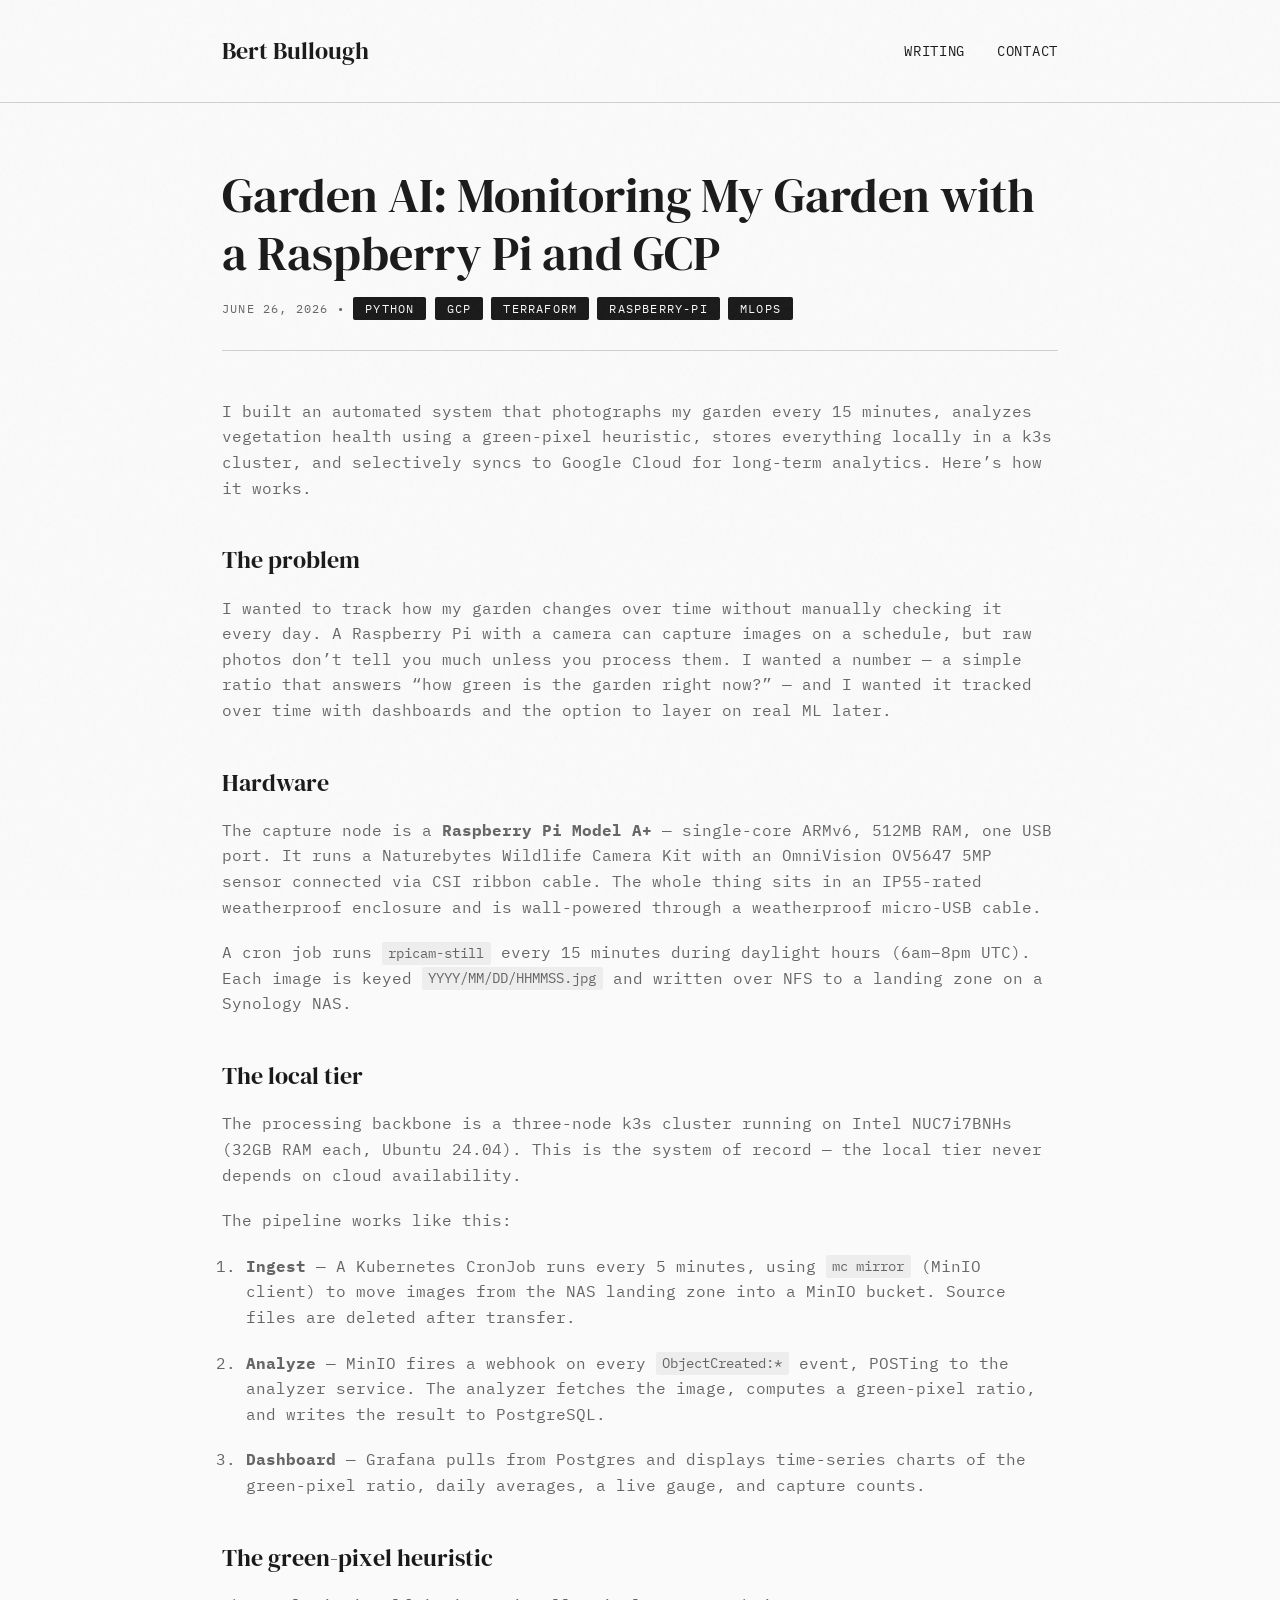
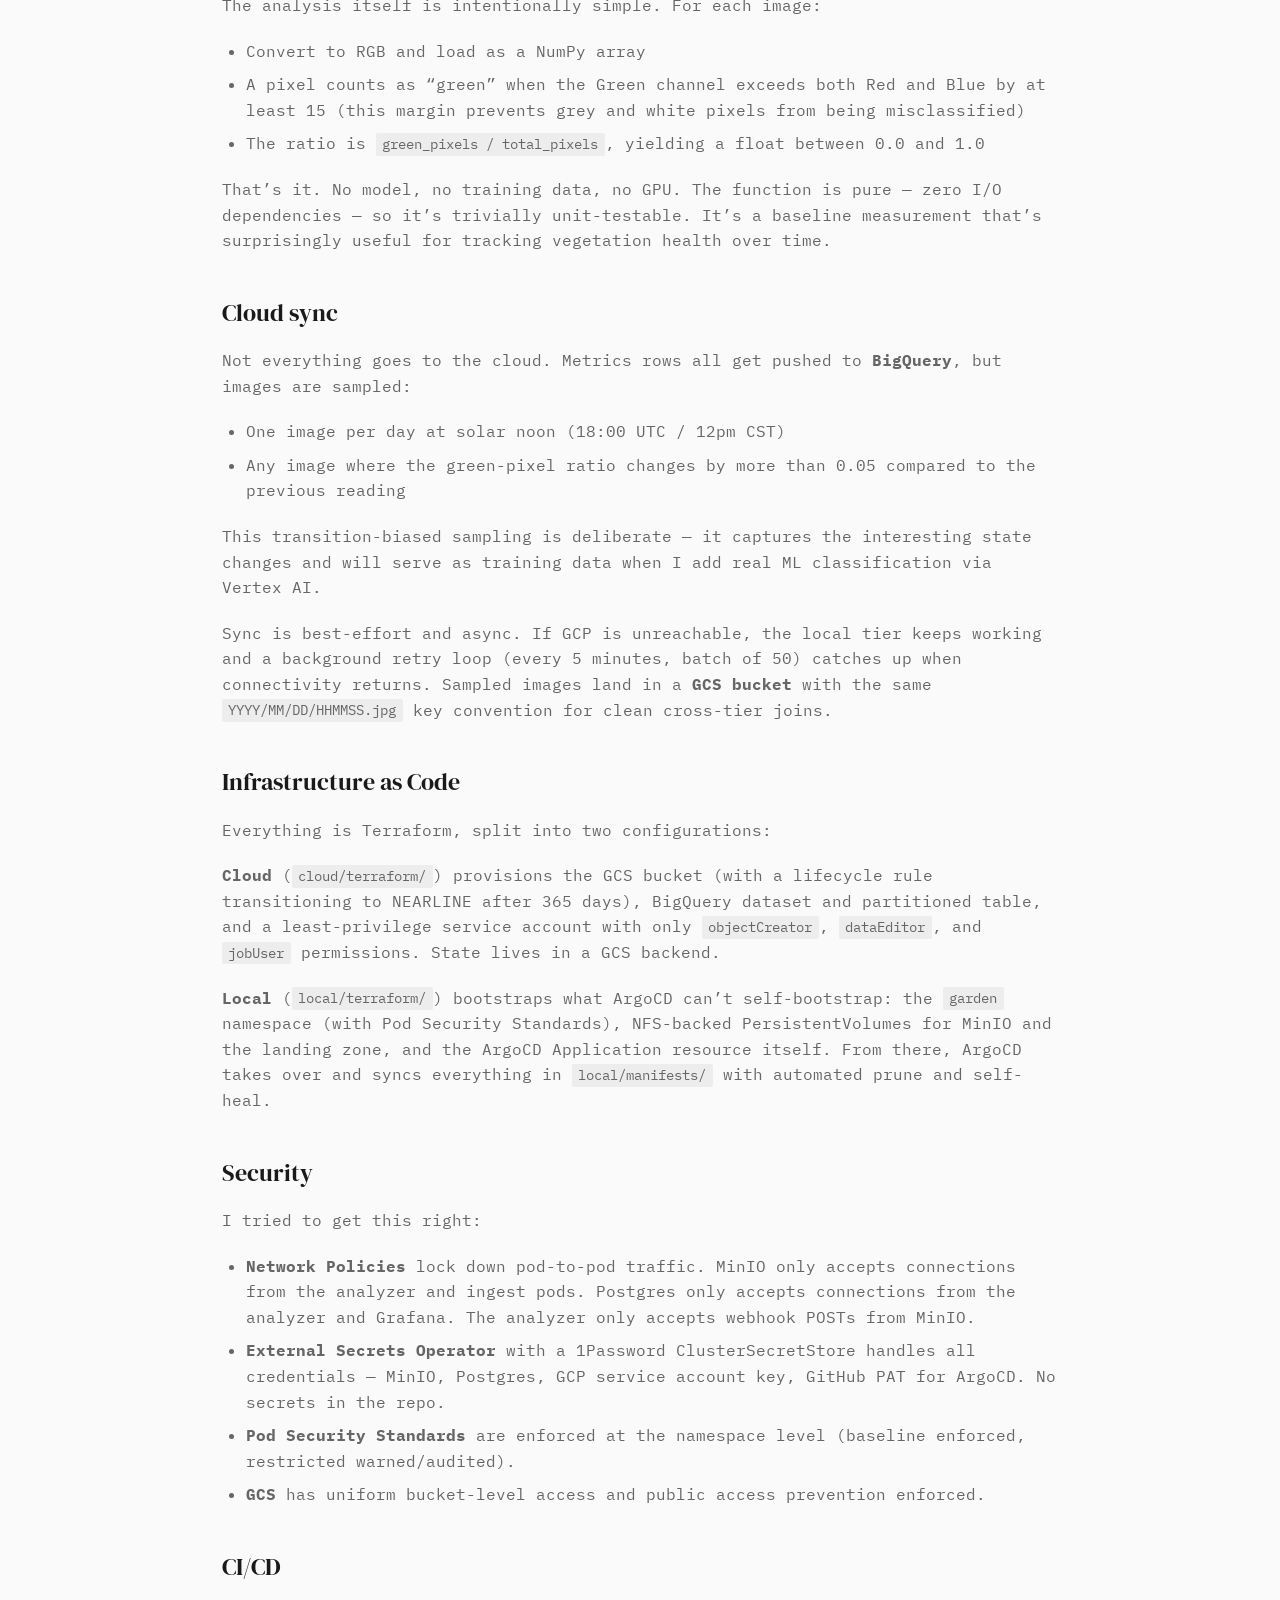
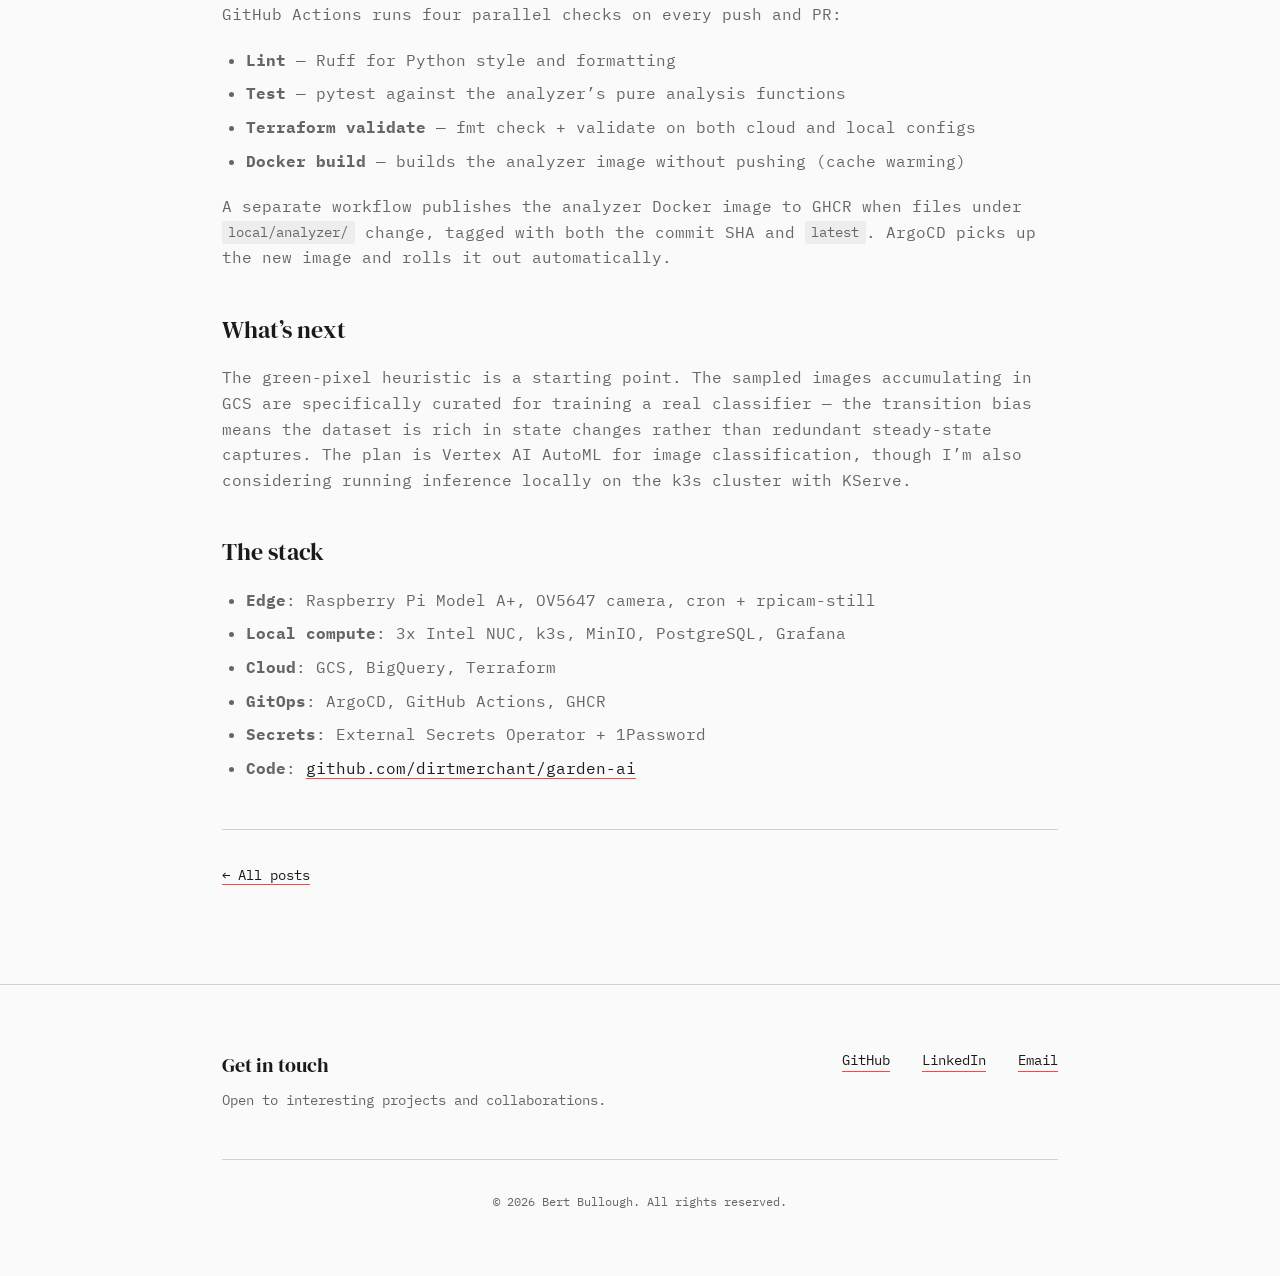
==== garden-ai/index.html @ c052f032 "Add post: Garden AI Describes the end-to-end garden monitoring system — Raspberry Pi capture, k3s lo" ====
<!DOCTYPE html>
<html lang="en">
<head>
    <meta charset="UTF-8">
    <meta name="viewport" content="width=device-width, initial-scale=1.0">
    <title>Garden AI: Monitoring My Garden with a Raspberry Pi and GCP | Bert Bullough</title>
    <meta name="description" content="Garden AI: Monitoring My Garden with a Raspberry Pi and GCP">
    <meta name="author" content="Bert Bullough">

    <!-- Fonts -->
    <link rel="preconnect" href="https://fonts.googleapis.com">
    <link rel="preconnect" href="https://fonts.gstatic.com" crossorigin>
    <link href="https://fonts.googleapis.com/css2?family=DM+Serif+Display&family=IBM+Plex+Mono:wght@400;500&display=swap" rel="stylesheet">

    <!-- Favicon -->
    <link rel="icon" type="image/svg+xml" href="data:image/svg+xml,<svg xmlns='http://www.w3.org/2000/svg' viewBox='0 0 100 100'><text y='.9em' font-size='90'>B</text></svg>">

    <link rel="stylesheet" href="/style.css">
</head>
<body>
    <header>
        <div class="container header-content">
            <a href="/" class="logo">Bert Bullough</a>
            <nav>
                <a href="/">Writing</a>
                <a href="#contact">Contact</a>
            </nav>
        </div>
    </header>

    <main>
        <article class="article">
            <div class="container">
                <div class="article-header">
                    <h1>Garden AI: Monitoring My Garden with a Raspberry Pi and GCP</h1>
                    <div class="article-meta">June 26, 2026 &bull; <span class="tag">python</span> <span class="tag">gcp</span> <span class="tag">terraform</span> <span class="tag">raspberry-pi</span> <span class="tag">mlops</span></div>
                </div>
                <div class="article-content">
                    <p>I built an automated system that photographs my garden every 15 minutes, analyzes vegetation health using a green-pixel heuristic, stores everything locally in a k3s cluster, and selectively syncs to Google Cloud for long-term analytics. Here&rsquo;s how it works.</p>
<h2>The problem</h2>
<p>I wanted to track how my garden changes over time without manually checking it every day. A Raspberry Pi with a camera can capture images on a schedule, but raw photos don&rsquo;t tell you much unless you process them. I wanted a number — a simple ratio that answers &ldquo;how green is the garden right now?&rdquo; — and I wanted it tracked over time with dashboards and the option to layer on real ML later.</p>
<h2>Hardware</h2>
<p>The capture node is a <strong>Raspberry Pi Model A+</strong> — single-core ARMv6, 512MB RAM, one USB port. It runs a Naturebytes Wildlife Camera Kit with an OmniVision OV5647 5MP sensor connected via CSI ribbon cable. The whole thing sits in an IP55-rated weatherproof enclosure and is wall-powered through a weatherproof micro-USB cable.</p>
<p>A cron job runs <code>rpicam-still</code> every 15 minutes during daylight hours (6am–8pm UTC). Each image is keyed <code>YYYY/MM/DD/HHMMSS.jpg</code> and written over NFS to a landing zone on a Synology NAS.</p>
<h2>The local tier</h2>
<p>The processing backbone is a three-node k3s cluster running on Intel NUC7i7BNHs (32GB RAM each, Ubuntu 24.04). This is the system of record — the local tier never depends on cloud availability.</p>
<p>The pipeline works like this:</p>
<ol>
<li>
<p><strong>Ingest</strong> — A Kubernetes CronJob runs every 5 minutes, using <code>mc mirror</code> (MinIO client) to move images from the NAS landing zone into a MinIO bucket. Source files are deleted after transfer.</p>
</li>
<li>
<p><strong>Analyze</strong> — MinIO fires a webhook on every <code>ObjectCreated:*</code> event, POSTing to the analyzer service. The analyzer fetches the image, computes a green-pixel ratio, and writes the result to PostgreSQL.</p>
</li>
<li>
<p><strong>Dashboard</strong> — Grafana pulls from Postgres and displays time-series charts of the green-pixel ratio, daily averages, a live gauge, and capture counts.</p>
</li>
</ol>
<h2>The green-pixel heuristic</h2>
<p>The analysis itself is intentionally simple. For each image:</p>
<ul>
<li>Convert to RGB and load as a NumPy array</li>
<li>A pixel counts as &ldquo;green&rdquo; when the Green channel exceeds both Red and Blue by at least 15 (this margin prevents grey and white pixels from being misclassified)</li>
<li>The ratio is <code>green_pixels / total_pixels</code>, yielding a float between 0.0 and 1.0</li>
</ul>
<p>That&rsquo;s it. No model, no training data, no GPU. The function is pure — zero I/O dependencies — so it&rsquo;s trivially unit-testable. It&rsquo;s a baseline measurement that&rsquo;s surprisingly useful for tracking vegetation health over time.</p>
<h2>Cloud sync</h2>
<p>Not everything goes to the cloud. Metrics rows all get pushed to <strong>BigQuery</strong>, but images are sampled:</p>
<ul>
<li>One image per day at solar noon (18:00 UTC / 12pm CST)</li>
<li>Any image where the green-pixel ratio changes by more than 0.05 compared to the previous reading</li>
</ul>
<p>This transition-biased sampling is deliberate — it captures the interesting state changes and will serve as training data when I add real ML classification via Vertex AI.</p>
<p>Sync is best-effort and async. If GCP is unreachable, the local tier keeps working and a background retry loop (every 5 minutes, batch of 50) catches up when connectivity returns. Sampled images land in a <strong>GCS bucket</strong> with the same <code>YYYY/MM/DD/HHMMSS.jpg</code> key convention for clean cross-tier joins.</p>
<h2>Infrastructure as Code</h2>
<p>Everything is Terraform, split into two configurations:</p>
<p><strong>Cloud</strong> (<code>cloud/terraform/</code>) provisions the GCS bucket (with a lifecycle rule transitioning to NEARLINE after 365 days), BigQuery dataset and partitioned table, and a least-privilege service account with only <code>objectCreator</code>, <code>dataEditor</code>, and <code>jobUser</code> permissions. State lives in a GCS backend.</p>
<p><strong>Local</strong> (<code>local/terraform/</code>) bootstraps what ArgoCD can&rsquo;t self-bootstrap: the <code>garden</code> namespace (with Pod Security Standards), NFS-backed PersistentVolumes for MinIO and the landing zone, and the ArgoCD Application resource itself. From there, ArgoCD takes over and syncs everything in <code>local/manifests/</code> with automated prune and self-heal.</p>
<h2>Security</h2>
<p>I tried to get this right:</p>
<ul>
<li><strong>Network Policies</strong> lock down pod-to-pod traffic. MinIO only accepts connections from the analyzer and ingest pods. Postgres only accepts connections from the analyzer and Grafana. The analyzer only accepts webhook POSTs from MinIO.</li>
<li><strong>External Secrets Operator</strong> with a 1Password ClusterSecretStore handles all credentials — MinIO, Postgres, GCP service account key, GitHub PAT for ArgoCD. No secrets in the repo.</li>
<li><strong>Pod Security Standards</strong> are enforced at the namespace level (baseline enforced, restricted warned/audited).</li>
<li><strong>GCS</strong> has uniform bucket-level access and public access prevention enforced.</li>
</ul>
<h2>CI/CD</h2>
<p>GitHub Actions runs four parallel checks on every push and PR:</p>
<ul>
<li><strong>Lint</strong> — Ruff for Python style and formatting</li>
<li><strong>Test</strong> — pytest against the analyzer&rsquo;s pure analysis functions</li>
<li><strong>Terraform validate</strong> — fmt check + validate on both cloud and local configs</li>
<li><strong>Docker build</strong> — builds the analyzer image without pushing (cache warming)</li>
</ul>
<p>A separate workflow publishes the analyzer Docker image to GHCR when files under <code>local/analyzer/</code> change, tagged with both the commit SHA and <code>latest</code>. ArgoCD picks up the new image and rolls it out automatically.</p>
<h2>What&rsquo;s next</h2>
<p>The green-pixel heuristic is a starting point. The sampled images accumulating in GCS are specifically curated for training a real classifier — the transition bias means the dataset is rich in state changes rather than redundant steady-state captures. The plan is Vertex AI AutoML for image classification, though I&rsquo;m also considering running inference locally on the k3s cluster with KServe.</p>
<h2>The stack</h2>
<ul>
<li><strong>Edge</strong>: Raspberry Pi Model A+, OV5647 camera, cron + rpicam-still</li>
<li><strong>Local compute</strong>: 3x Intel NUC, k3s, MinIO, PostgreSQL, Grafana</li>
<li><strong>Cloud</strong>: GCS, BigQuery, Terraform</li>
<li><strong>GitOps</strong>: ArgoCD, GitHub Actions, GHCR</li>
<li><strong>Secrets</strong>: External Secrets Operator + 1Password</li>
<li><strong>Code</strong>: <a href="https://github.com/dirtmerchant/garden-ai">github.com/dirtmerchant/garden-ai</a></li>
</ul>
                </div>
                <div class="article-footer">
                    <a href="/">&larr; All posts</a>
                </div>
            </div>
        </article>
    </main>

    <footer id="contact">
        <div class="container">
            <div class="footer-content">
                <div class="footer-info">
                    <h3>Get in touch</h3>
                    <p>Open to interesting projects and collaborations.</p>
                </div>

                <!-- No Twitter/X link. I don't support Nazis. -->
                <div class="footer-links">
                    <a href="https://github.com/dirtmerchant" target="_blank" rel="noopener">GitHub</a>
                    <a href="https://linkedin.com/in/bertbullough" target="_blank" rel="noopener">LinkedIn</a>
                    <a href="mailto:hello@bertbullough.com">Email</a>
                </div>
            </div>

            <p class="copyright">&copy; 2026 Bert Bullough. All rights reserved.</p>
        </div>
    </footer>
</body>
</html>
---- style.css ----
:root {
    --ink: #1a1a1a;
    --paper: #fafafa;
    --accent: #ff4444;
    --mid: #666;
    --border: #d0d0d0;
}

* {
    margin: 0;
    padding: 0;
    box-sizing: border-box;
}

html {
    font-size: 16px;
    scroll-behavior: smooth;
}

body {
    font-family: 'IBM Plex Mono', monospace;
    background-color: var(--paper);
    color: var(--ink);
    line-height: 1.6;
    position: relative;
}

/* Grain texture overlay */
body::before {
    content: '';
    position: fixed;
    top: 0;
    left: 0;
    width: 100%;
    height: 100%;
    pointer-events: none;
    opacity: 0.03;
    z-index: 1000;
    background-image: url("data:image/svg+xml,%3Csvg viewBox='0 0 256 256' xmlns='http://www.w3.org/2000/svg'%3E%3Cfilter id='noise'%3E%3CfeTurbulence type='fractalNoise' baseFrequency='0.9' numOctaves='4' stitchTiles='stitch'/%3E%3C/filter%3E%3Crect width='100%25' height='100%25' filter='url(%23noise)'/%3E%3C/svg%3E");
}

a {
    color: var(--ink);
    text-decoration: none;
    border-bottom: 1px solid var(--accent);
    transition: border-color 0.2s ease, color 0.2s ease;
}

a:hover {
    color: var(--accent);
    border-color: transparent;
}

.container {
    max-width: 900px;
    margin: 0 auto;
    padding: 0 2rem;
}

/* Header */
header {
    padding: 2rem 0;
    border-bottom: 1px solid var(--border);
}

.header-content {
    display: flex;
    justify-content: space-between;
    align-items: center;
}

.logo {
    font-family: 'DM Serif Display', serif;
    font-size: 1.5rem;
    border: none;
}

.logo:hover {
    color: var(--ink);
}

nav {
    display: flex;
    gap: 2rem;
}

nav a {
    font-size: 0.875rem;
    text-transform: uppercase;
    letter-spacing: 0.05em;
    border: none;
    position: relative;
}

nav a::after {
    content: '';
    position: absolute;
    bottom: -2px;
    left: 0;
    width: 0;
    height: 1px;
    background-color: var(--accent);
    transition: width 0.2s ease;
}

nav a:hover::after {
    width: 100%;
}

nav a:hover {
    color: var(--ink);
}

/* Hero */
.hero {
    padding: 6rem 0;
    border-bottom: 1px solid var(--border);
}

.hero h1 {
    font-family: 'DM Serif Display', serif;
    font-size: clamp(2.5rem, 8vw, 4.5rem);
    font-weight: 400;
    line-height: 1.1;
    margin-bottom: 2rem;
}

.hero-intro {
    font-size: 1.125rem;
    color: var(--mid);
    max-width: 600px;
}

.hero-intro .accent {
    color: var(--accent);
}

/* Projects */
.projects {
    padding: 4rem 0;
}

.section-header {
    display: flex;
    justify-content: space-between;
    align-items: baseline;
    margin-bottom: 3rem;
    padding-bottom: 1rem;
    border-bottom: 1px solid var(--border);
}

.section-header h2 {
    font-family: 'DM Serif Display', serif;
    font-size: 1.75rem;
    font-weight: 400;
}

.section-header span {
    font-size: 0.75rem;
    color: var(--mid);
    text-transform: uppercase;
    letter-spacing: 0.1em;
}

.projects-grid {
    display: grid;
    gap: 2rem;
}

.project-card {
    padding: 2rem 0;
    border-bottom: 1px solid var(--border);
    transition: transform 0.2s ease;
}

.project-card:hover {
    transform: translateX(8px);
}

.project-meta {
    font-size: 0.75rem;
    color: var(--mid);
    text-transform: uppercase;
    letter-spacing: 0.1em;
    margin-bottom: 0.5rem;
}

.project-card h3 {
    font-family: 'DM Serif Display', serif;
    font-size: 1.5rem;
    font-weight: 400;
    margin-bottom: 0.75rem;
}

.project-card p {
    color: var(--mid);
    margin-bottom: 1rem;
}

.project-tags {
    display: flex;
    flex-wrap: wrap;
    gap: 0.5rem;
}

.tag {
    font-size: 0.75rem;
    padding: 0.25rem 0.75rem;
    background-color: var(--ink);
    color: var(--paper);
    border-radius: 2px;
}

/* Footer */
footer {
    padding: 4rem 0;
    border-top: 1px solid var(--border);
    margin-top: 2rem;
}

.footer-content {
    display: flex;
    justify-content: space-between;
    align-items: flex-start;
    flex-wrap: wrap;
    gap: 2rem;
}

.footer-info h3 {
    font-family: 'DM Serif Display', serif;
    font-size: 1.25rem;
    font-weight: 400;
    margin-bottom: 0.5rem;
}

.footer-info p {
    font-size: 0.875rem;
    color: var(--mid);
}

.footer-links {
    display: flex;
    gap: 2rem;
}

.footer-links a {
    font-size: 0.875rem;
}

.copyright {
    width: 100%;
    text-align: center;
    margin-top: 3rem;
    padding-top: 2rem;
    border-top: 1px solid var(--border);
    font-size: 0.75rem;
    color: var(--mid);
}

/* Blog - Article typography */
.article {
    padding: 4rem 0;
}

.article-header {
    margin-bottom: 3rem;
    padding-bottom: 2rem;
    border-bottom: 1px solid var(--border);
}

.article-header h1 {
    font-family: 'DM Serif Display', serif;
    font-size: clamp(2rem, 5vw, 3rem);
    font-weight: 400;
    line-height: 1.2;
    margin-bottom: 1rem;
}

.article-meta {
    font-size: 0.75rem;
    color: var(--mid);
    text-transform: uppercase;
    letter-spacing: 0.1em;
}

.article-content h2 {
    font-family: 'DM Serif Display', serif;
    font-size: 1.5rem;
    font-weight: 400;
    margin: 2.5rem 0 1rem;
}

.article-content h3 {
    font-family: 'DM Serif Display', serif;
    font-size: 1.25rem;
    font-weight: 400;
    margin: 2rem 0 0.75rem;
}

.article-content p {
    margin-bottom: 1.25rem;
    color: var(--mid);
}

.article-content ul,
.article-content ol {
    margin-bottom: 1.25rem;
    padding-left: 1.5rem;
    color: var(--mid);
}

.article-content li {
    margin-bottom: 0.5rem;
}

.article-content blockquote {
    border-left: 3px solid var(--accent);
    padding-left: 1.5rem;
    margin: 1.5rem 0;
    color: var(--mid);
    font-style: italic;
}

.article-content code {
    font-family: 'IBM Plex Mono', monospace;
    font-size: 0.875em;
    background-color: rgba(0, 0, 0, 0.05);
    padding: 0.15rem 0.4rem;
    border-radius: 2px;
}

.article-content pre {
    margin-bottom: 1.25rem;
    padding: 1.5rem;
    background-color: var(--ink);
    color: var(--paper);
    border-radius: 2px;
    overflow-x: auto;
}

.article-content pre code {
    background: none;
    padding: 0;
    color: inherit;
}

.article-content a {
    color: var(--ink);
    border-bottom: 1px solid var(--accent);
}

.article-content img {
    max-width: 100%;
    height: auto;
    margin: 1.5rem 0;
}

.article-footer {
    margin-top: 3rem;
    padding-top: 2rem;
    border-top: 1px solid var(--border);
}

.article-footer a {
    font-size: 0.875rem;
}

/* Blog - Post listing */
.post-list {
    padding: 4rem 0;
}

.post-item {
    padding: 2rem 0;
    border-bottom: 1px solid var(--border);
    transition: transform 0.2s ease;
}

.post-item:hover {
    transform: translateX(8px);
}

.post-item a {
    border: none;
}

.post-item a:hover {
    color: var(--ink);
}

.post-item-meta {
    font-size: 0.75rem;
    color: var(--mid);
    text-transform: uppercase;
    letter-spacing: 0.1em;
    margin-bottom: 0.5rem;
}

.post-item h3 {
    font-family: 'DM Serif Display', serif;
    font-size: 1.5rem;
    font-weight: 400;
    margin-bottom: 0.5rem;
}

.post-item p {
    color: var(--mid);
    margin-bottom: 0.75rem;
}

/* Responsive */
@media (max-width: 600px) {
    .header-content {
        flex-direction: column;
        gap: 1rem;
        align-items: flex-start;
    }

    nav {
        gap: 1.5rem;
    }

    .hero {
        padding: 4rem 0;
    }

    .footer-content {
        flex-direction: column;
    }

    .footer-links {
        flex-direction: column;
        gap: 1rem;
    }
}
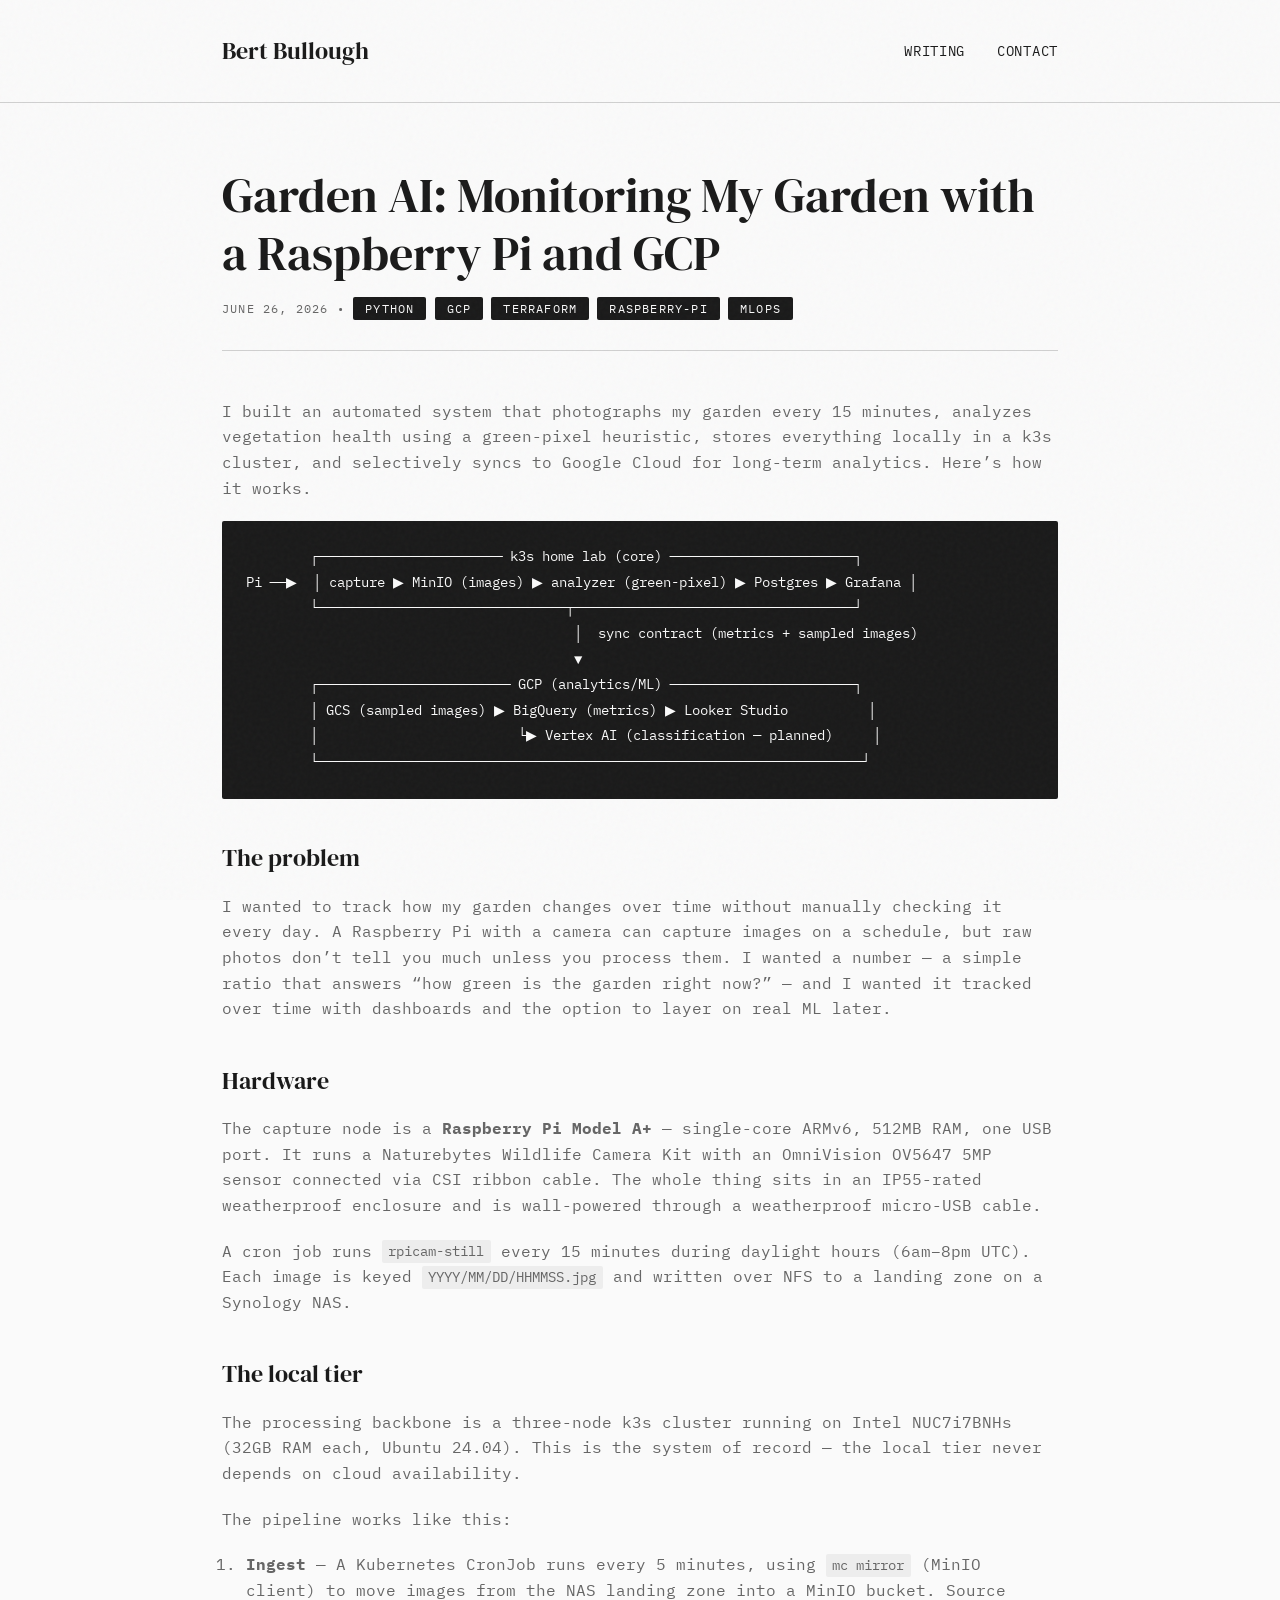
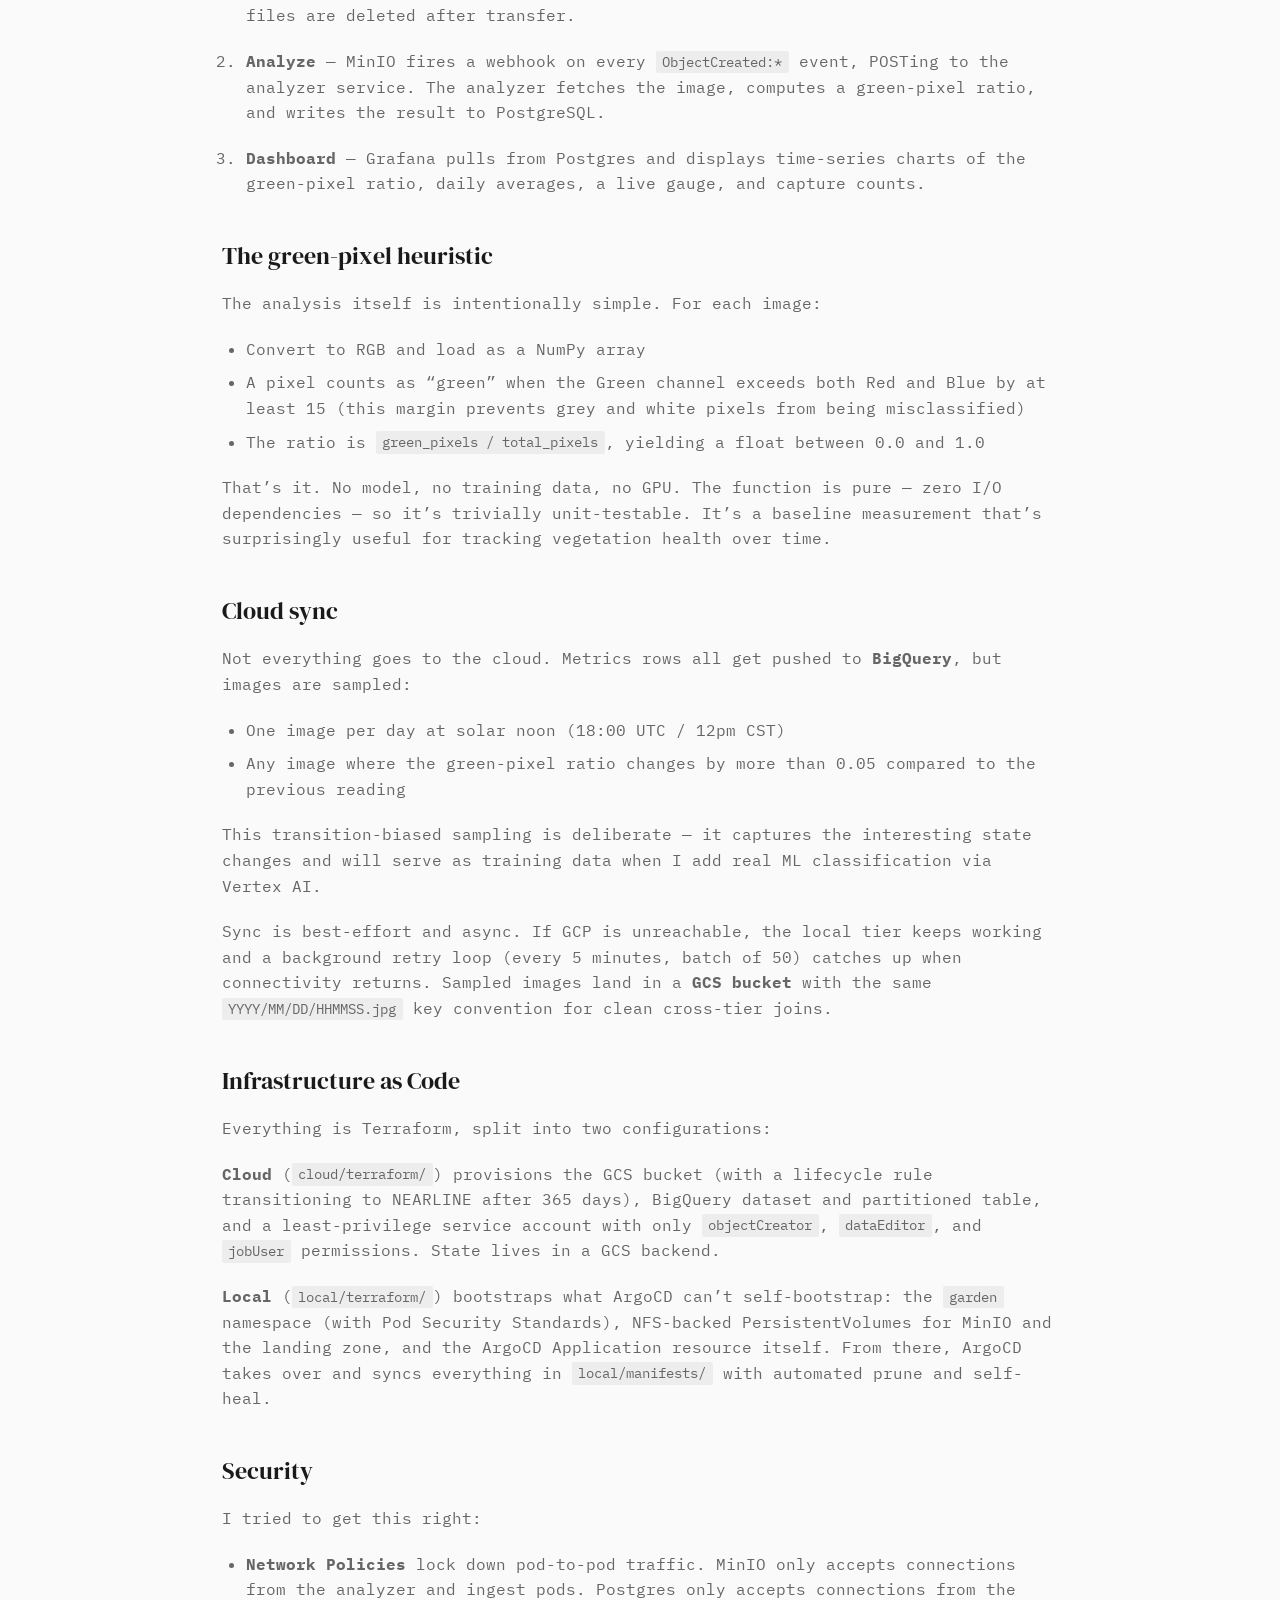
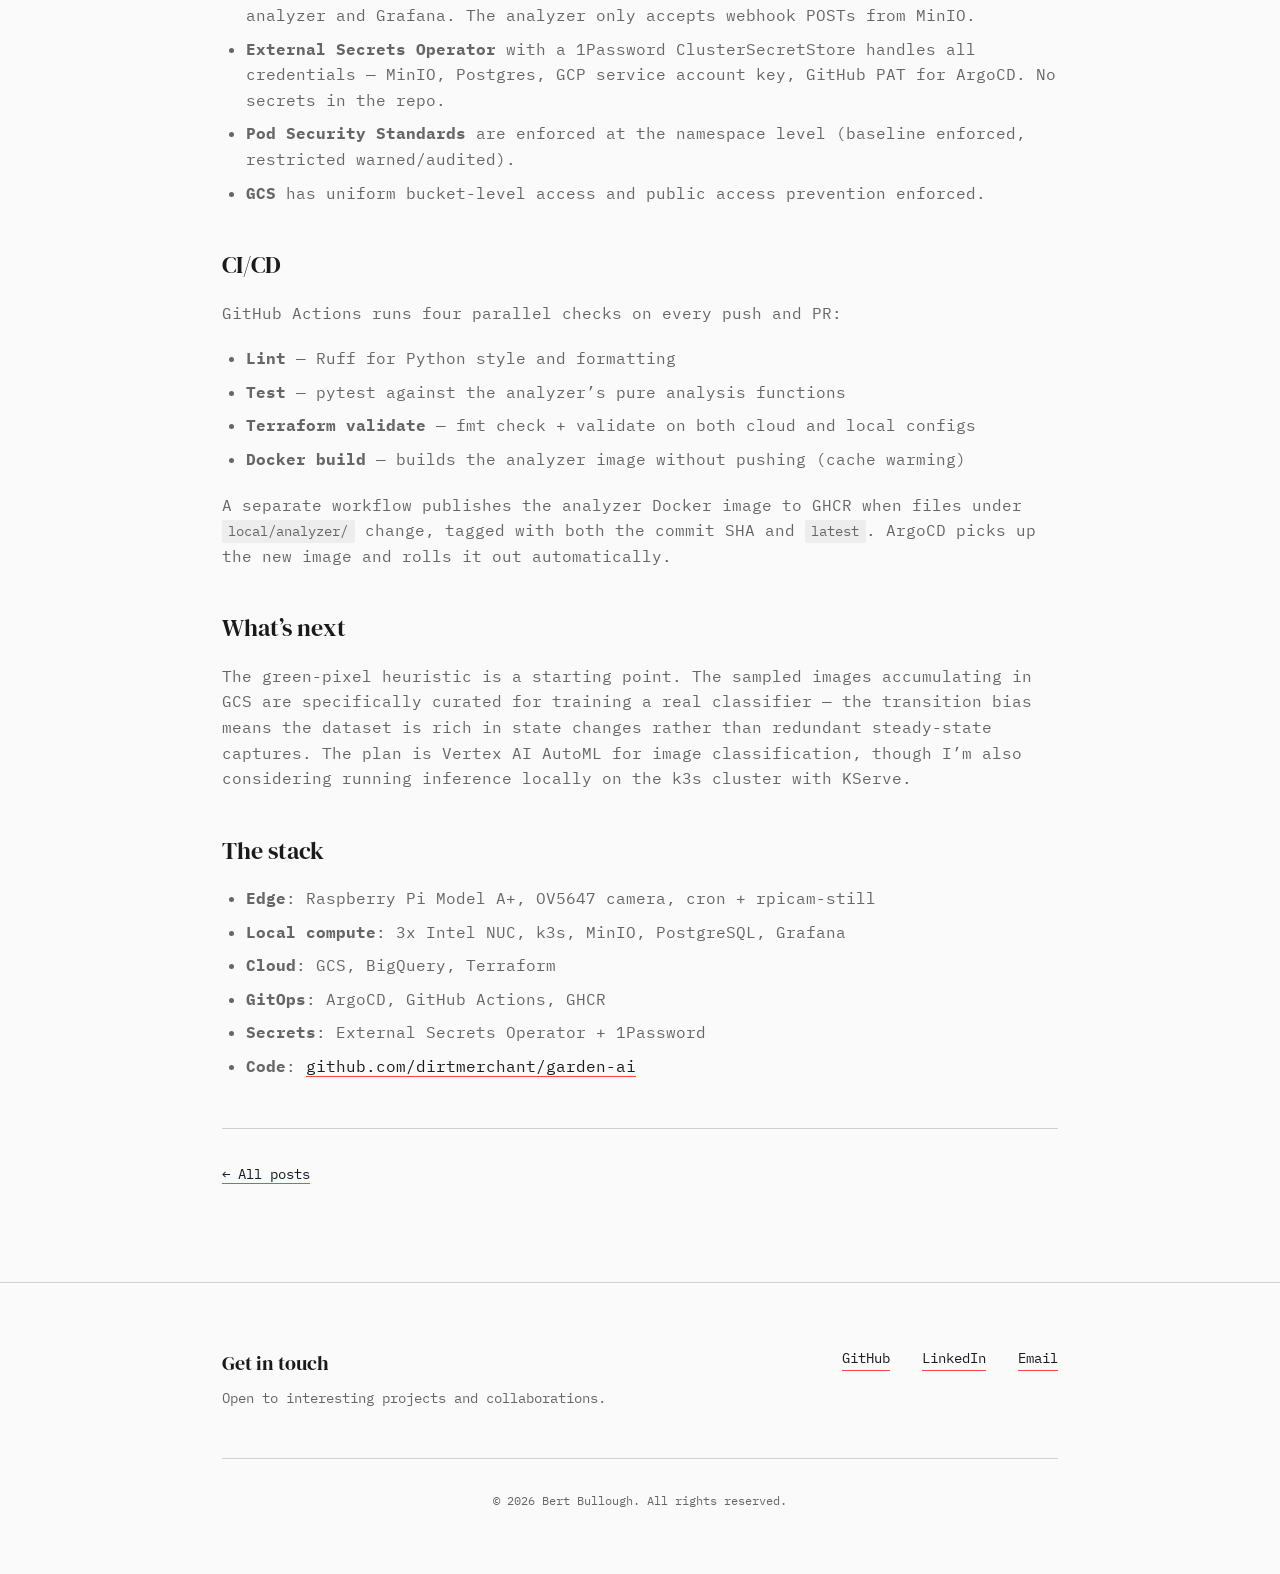
==== commit 6fd5bdbf: "Add architecture diagram to Garden AI post Co-Authored-By: Claude Opus 4.6 <noreply@anthropic.com>" ====
--- a/garden-ai/index.html
+++ b/garden-ai/index.html
@@ -37,6 +37,16 @@
                 </div>
                 <div class="article-content">
                     <p>I built an automated system that photographs my garden every 15 minutes, analyzes vegetation health using a green-pixel heuristic, stores everything locally in a k3s cluster, and selectively syncs to Google Cloud for long-term analytics. Here&rsquo;s how it works.</p>
+<pre><code>        ┌─────────────────────── k3s home lab (core) ───────────────────────┐
+Pi ──▶  │ capture ▶ MinIO (images) ▶ analyzer (green-pixel) ▶ Postgres ▶ Grafana │
+        └───────────────────────────────┬───────────────────────────────────┘
+                                         │  sync contract (metrics + sampled images)
+                                         ▼
+        ┌──────────────────────── GCP (analytics/ML) ───────────────────────┐
+        │ GCS (sampled images) ▶ BigQuery (metrics) ▶ Looker Studio          │
+        │                         └▶ Vertex AI (classification — planned)     │
+        └────────────────────────────────────────────────────────────────────┘
+</code></pre>
 <h2>The problem</h2>
 <p>I wanted to track how my garden changes over time without manually checking it every day. A Raspberry Pi with a camera can capture images on a schedule, but raw photos don&rsquo;t tell you much unless you process them. I wanted a number — a simple ratio that answers &ldquo;how green is the garden right now?&rdquo; — and I wanted it tracked over time with dashboards and the option to layer on real ML later.</p>
 <h2>Hardware</h2>
